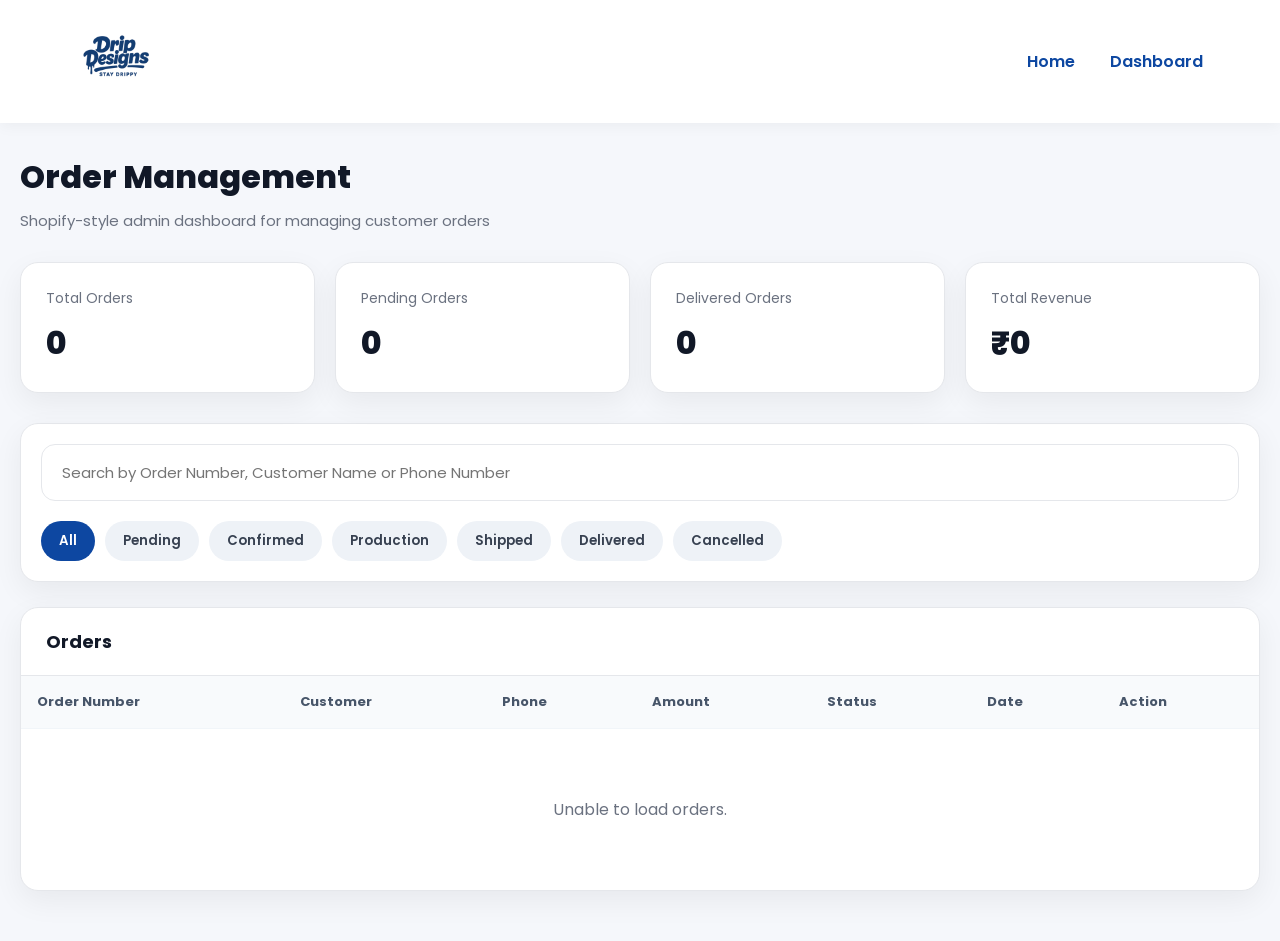
==== dashboard.html @ 65e38ebc "Dashboard V3 Shopify Admin UI" ====
<!DOCTYPE html>
<html lang="en">

<head>

    <meta charset="UTF-8">
    <meta name="viewport" content="width=device-width, initial-scale=1.0">

    <title>Drip Designs Admin Dashboard</title>

    <link rel="stylesheet" href="css/style.css">
    <link rel="stylesheet" href="css/dashboard.css">

    <link href="https://fonts.googleapis.com/css2?family=Poppins:wght@300;400;500;600;700;800&display=swap"
        rel="stylesheet">

</head>

<body>

    <!-- HEADER -->

    <header class="header">

        <div class="logo-area">

            <a href="index.html">

                <img
                    src="assets/logo.png"
                    alt="Drip Designs"
                    class="logo">

            </a>

        </div>

        <nav>

            <a href="index.html">Home</a>
            <a href="dashboard.html">Dashboard</a>

        </nav>

    </header>

    <!-- ADMIN CONTAINER -->

    <div class="admin-container">

        <!-- PAGE TITLE -->

        <div class="admin-header">

            <div class="admin-title">
                Order Management
            </div>

            <div class="admin-subtitle">
                Shopify-style admin dashboard for managing customer orders
            </div>

        </div>

        <!-- KPI SECTION -->

        <div class="kpi-grid">

            <div class="kpi-card">

                <div class="kpi-label">
                    Total Orders
                </div>

                <div
                    id="totalOrders"
                    class="kpi-value">
                    0
                </div>

            </div>

            <div class="kpi-card">

                <div class="kpi-label">
                    Pending Orders
                </div>

                <div
                    id="pendingOrders"
                    class="kpi-value">
                    0
                </div>

            </div>

            <div class="kpi-card">

                <div class="kpi-label">
                    Delivered Orders
                </div>

                <div
                    id="deliveredOrders"
                    class="kpi-value">
                    0
                </div>

            </div>

            <div class="kpi-card">

                <div class="kpi-label">
                    Total Revenue
                </div>

                <div
                    id="totalRevenue"
                    class="kpi-value">
                    ₹0
                </div>

            </div>

        </div>

        <!-- TOOLBAR -->

        <div class="toolbar">

            <div class="search-wrapper">

                <input
                    type="text"
                    id="searchInput"
                    class="search-input"
                    placeholder="Search by Order Number, Customer Name or Phone Number">

            </div>

            <div class="filter-row">

                <button
                    class="filter-btn active"
                    data-status="ALL">
                    All
                </button>

                <button
                    class="filter-btn"
                    data-status="PENDING">
                    Pending
                </button>

                <button
                    class="filter-btn"
                    data-status="CONFIRMED">
                    Confirmed
                </button>

                <button
                    class="filter-btn"
                    data-status="IN_PRODUCTION">
                    Production
                </button>

                <button
                    class="filter-btn"
                    data-status="SHIPPED">
                    Shipped
                </button>

                <button
                    class="filter-btn"
                    data-status="DELIVERED">
                    Delivered
                </button>

                <button
                    class="filter-btn"
                    data-status="CANCELLED">
                    Cancelled
                </button>

            </div>

        </div>

        <!-- ORDERS TABLE -->

        <div class="table-card">

            <div class="table-header">
                Orders
            </div>

            <div style="overflow-x:auto;">

                <table class="orders-table">

                    <thead>

                        <tr>

                            <th>Order Number</th>
                            <th>Customer</th>
                            <th>Phone</th>
                            <th>Amount</th>
                            <th>Status</th>
                            <th>Date</th>
                            <th>Action</th>

                        </tr>

                    </thead>

                    <tbody id="ordersTable">

                        <tr>

                            <td colspan="7">

                                <div class="empty-state">
                                    Loading Orders...
                                </div>

                            </td>

                        </tr>

                    </tbody>

                </table>

            </div>

        </div>

    </div>

    <!-- ORDER MODAL -->

    <div
        id="orderModal"
        class="order-modal">

        <div class="order-modal-content">

            <span
                class="modal-close"
                onclick="closeModal()">

                ×

            </span>

            <div id="orderDetails">

            </div>

        </div>

    </div>

    <!-- JS -->

    <script src="js/dashboard.js"></script>

</body>

</html>
---- css/style.css ----
*{
margin:0;
padding:0;
box-sizing:border-box;
font-family:'Poppins',sans-serif;
}

html{
scroll-behavior:smooth;
}

body{
background:#f5f7fb;
color:#111827;
}

/* ==========================
ANNOUNCEMENT BAR
========================== */

.announcement-bar{
background:#0d47a1;
color:white;
text-align:center;
padding:12px;
font-size:14px;
font-weight:600;
}

/* ==========================
HEADER
========================== */

.header{
background:white;
display:flex;
justify-content:space-between;
align-items:center;
padding:18px 6%;
box-shadow:0 2px 15px rgba(0,0,0,.05);
position:sticky;
top:0;
z-index:100;
}

.logo{
height:80px;
}

nav{
display:flex;
gap:35px;
}

nav a{
text-decoration:none;
color:#0d47a1;
font-weight:600;
}

nav a:hover

.header-actions{
display:flex;
gap:12px;
}

.cart-btn,
.login-btn{
border:none;
cursor:pointer;
padding:12px 22px;
border-radius:12px;
font-weight:600;
}

.cart-btn{
background:#edf2ff;
color:#0d47a1;
}

.login-btn{
background:#0d47a1;
color:white;
}

.login-btn:hover

/* ==========================
HERO
========================== */

.hero{
padding:70px 6%;
display:grid;
grid-template-columns:1fr 1fr;
gap:50px;
align-items:center;
}

.badge{
display:inline-block;
background:#dbeafe;
color:#0d47a1;
padding:10px 16px;
border-radius:30px;
font-size:13px;
font-weight:700;
margin-bottom:20px;
}

.hero h1{
font-size:64px;
line-height:1.05;
color:#0d47a1;
margin-bottom:25px;
font-weight:800;
}

.hero p{
font-size:20px;
line-height:1.8;
color:#555;
margin-bottom:35px;
}

.hero-buttons{
display:flex;
gap:20px;
}

.primary-btn,
.secondary-btn{
padding:16px 32px;
border-radius:14px;
font-size:16px;
font-weight:700;
cursor:pointer;
}

.primary-btn{
background:#0d47a1;
color:white;
border:none;
}

.secondary-btn{
background:white;
border:2px solid #0d47a1;
color:#0d47a1;
}

.hero-image-placeholder{
height:500px;
border-radius:25px;
background:linear-gradient(
135deg,
#0d47a1,
#1976d2
);
display:flex;
align-items:center;
justify-content:center;
color:white;
text-align:center;
font-size:24px;
font-weight:700;
padding:20px;
}

/* ==========================
SECTIONS
========================== */

.section{
padding:90px 6%;
}

.section-header{
text-align:center;
margin-bottom:50px;
}

.section-header h2{
font-size:42px;
color:#0d47a1;
margin-bottom:10px;
}

.section-header p{
color:#666;
}

/* ==========================
CATEGORIES
========================== */

.category-grid{
display:grid;
grid-template-columns:repeat(4,1fr);
gap:25px;
}

.category-card{
background:white;
border-radius:20px;
overflow:hidden;
box-shadow:0 8px 25px rgba(0,0,0,.06);
transition:.3s;
}

.category-card:hover{
transform:translateY(-8px);
}

.category-image{
height:220px;
background:#dbeafe;
}

.category-card h3{
text-align:center;
padding:20px;
}

/* ==========================
PRODUCTS
========================== */

.product-grid{
display:grid;
grid-template-columns:repeat(4,1fr);
gap:25px;
}

.product-card{
background:white;
border-radius:20px;
overflow:hidden;
box-shadow:0 10px 25px rgba(0,0,0,.06);
transition:.3s;
}

.product-card:hover{
transform:translateY(-10px);
}

.product-image{
height:300px;
background:#dbeafe;
display:flex;
align-items:center;
justify-content:center;
color:#0d47a1;
font-weight:700;
}

.product-card h3{
padding:15px 20px 5px;
}

.price{
color:#0d47a1;
font-size:20px;
font-weight:700;
padding:0 20px 15px;
}

.buy-btn{
width:calc(100% - 40px);
margin:0 20px 20px;
padding:14px;
border:none;
border-radius:12px;
background:#0d47a1;
color:white;
font-weight:700;
cursor:pointer;
}

/* ==========================
WHY US
========================== */

.why-grid{
display:grid;
grid-template-columns:repeat(4,1fr);
gap:25px;
}

.why-card{
background:white;
text-align:center;
padding:40px 20px;
border-radius:20px;
box-shadow:0 8px 20px rgba(0,0,0,.05);
font-size:40px;
}

.why-card h3{
margin-top:15px;
font-size:18px;
}

/* ==========================
FOOTER
========================== */

footer{
background:white;
margin-top:50px;
padding:50px 20px;
text-align:center;
}

.footer-logo{
height:120px;
width:auto;
margin-bottom:20px;
}

.footer-content p{
margin:8px 0;
}

/* ==========================
MODAL
========================== */

.modal{
display:none;
position:fixed;
inset:0;
background:rgba(0,0,0,.55);
z-index:1000;
}

.modal-content{
width:95%;
max-width:450px;
background:white;
padding:30px;
border-radius:20px;
margin:100px auto;
position:relative;
}

.close-btn{
position:absolute;
right:20px;
top:10px;
font-size:32px;
cursor:pointer;
}

.modal-content input{
width:100%;
padding:14px;
margin-top:15px;
border:1px solid #ddd;
border-radius:12px;
}

#sendOtpBtn,
#verifyOtpBtn{
width:100%;
margin-top:15px;
padding:14px;
border:none;
border-radius:12px;
background:#0d47a1;
color:white;
font-weight:700;
cursor:pointer;
}

#message{
text-align:center;
margin-top:15px;
}

/* ==========================
MOBILE
========================== */

@media(max-width:992px){

```
.hero{
    grid-template-columns:1fr;
}

.hero h1{
    font-size:42px;
}

.category-grid,
.product-grid,
.why-grid{
    grid-template-columns:1fr 1fr;
}

nav{
    display:none;
}
```

}

@media(max-width:600px){

```
.category-grid,
.product-grid,
.why-grid{
    grid-template-columns:1fr;
}

.hero h1{
    font-size:34px;
}

.hero-buttons{
    flex-direction:column;
}

.logo{
    height:60px;
}

.footer-logo{
    height:80px;
}
```

}
---- css/dashboard.css ----
/* =====================================
   DRIP DESIGNS ADMIN DASHBOARD V3
   Shopify Inspired Light Theme
===================================== */

:root{
    --primary:#0d47a1;
    --primary-light:#e8f0fe;
    --success:#16a34a;
    --warning:#d97706;
    --danger:#dc2626;
    --purple:#7c3aed;
    --cyan:#0891b2;

    --bg:#f5f7fb;
    --card:#ffffff;
    --border:#e5e7eb;

    --text:#111827;
    --muted:#6b7280;

    --shadow:
        0 10px 30px rgba(0,0,0,.06);

    --radius:18px;
}

/* =====================================
   PAGE
===================================== */

body{
    background:var(--bg);
}

/* =====================================
   CONTAINER
===================================== */

.admin-container{
    max-width:1400px;
    margin:0 auto;
    padding:30px 20px 50px;
}

/* =====================================
   HEADER
===================================== */

.admin-header{
    margin-bottom:30px;
}

.admin-title{
    font-size:32px;
    font-weight:800;
    color:var(--text);
    margin-bottom:8px;
}

.admin-subtitle{
    color:var(--muted);
    font-size:15px;
}

/* =====================================
   KPI CARDS
===================================== */

.kpi-grid{
    display:grid;
    grid-template-columns:
        repeat(4,1fr);
    gap:20px;
    margin-bottom:30px;
}

.kpi-card{
    background:var(--card);
    border-radius:var(--radius);
    padding:25px;
    box-shadow:var(--shadow);
    border:1px solid var(--border);
}

.kpi-label{
    font-size:14px;
    color:var(--muted);
    margin-bottom:10px;
}

.kpi-value{
    font-size:32px;
    font-weight:800;
    color:var(--text);
}

/* =====================================
   TOOLBAR
===================================== */

.toolbar{
    background:white;
    padding:20px;
    border-radius:var(--radius);
    box-shadow:var(--shadow);
    border:1px solid var(--border);
    margin-bottom:25px;
}

.search-wrapper{
    margin-bottom:20px;
}

.search-input{
    width:100%;
    padding:16px 20px;
    border:1px solid var(--border);
    border-radius:14px;
    font-size:15px;
    outline:none;
}

.search-input:focus{
    border-color:var(--primary);
}

/* =====================================
   FILTERS
===================================== */

.filter-row{
    display:flex;
    flex-wrap:wrap;
    gap:10px;
}

.filter-btn{
    border:none;
    cursor:pointer;
    padding:10px 18px;
    border-radius:999px;
    background:#eef2f7;
    color:#374151;
    font-weight:600;
    transition:.2s;
}

.filter-btn:hover{
    transform:translateY(-1px);
}

.filter-btn.active{
    background:var(--primary);
    color:white;
}

/* =====================================
   TABLE CARD
===================================== */

.table-card{
    background:white;
    border-radius:var(--radius);
    box-shadow:var(--shadow);
    border:1px solid var(--border);
    overflow:hidden;
}

.table-header{
    padding:20px 25px;
    border-bottom:1px solid var(--border);
    font-size:18px;
    font-weight:700;
}

.orders-table{
    width:100%;
    border-collapse:collapse;
}

.orders-table thead{
    background:#f8fafc;
}

.orders-table th{
    text-align:left;
    padding:16px;
    font-size:13px;
    font-weight:700;
    color:#475569;
}

.orders-table td{
    padding:18px 16px;
    border-top:1px solid #f1f5f9;
    vertical-align:middle;
}

.orders-table tr:hover{
    background:#fafcff;
}

/* =====================================
   BADGES
===================================== */

.status-badge{
    display:inline-block;
    padding:8px 14px;
    border-radius:999px;
    font-size:12px;
    font-weight:700;
}

.pending{
    background:#fff7e6;
    color:#b45309;
}

.confirmed{
    background:#e8f1ff;
    color:#2563eb;
}

.production{
    background:#f3e8ff;
    color:#7c3aed;
}

.shipped{
    background:#ecfeff;
    color:#0891b2;
}

.delivered{
    background:#ecfdf5;
    color:#16a34a;
}

.cancelled{
    background:#fef2f2;
    color:#dc2626;
}

/* =====================================
   BUTTONS
===================================== */

.action-btn{
    border:none;
    cursor:pointer;
    padding:10px 18px;
    border-radius:12px;
    background:var(--primary);
    color:white;
    font-weight:600;
}

.action-btn:hover{
    opacity:.9;
}

/* =====================================
   MODAL
===================================== */

.order-modal{
    display:none;
    position:fixed;
    inset:0;
    background:rgba(0,0,0,.65);
    z-index:9999;
}

.order-modal-content{
    background:white;
    width:95%;
    max-width:1100px;
    max-height:90vh;
    overflow-y:auto;
    margin:30px auto;
    border-radius:24px;
    padding:30px;
    position:relative;
}

.modal-close{
    position:absolute;
    right:25px;
    top:15px;
    font-size:36px;
    cursor:pointer;
    font-weight:700;
}

.section-card{
    background:#f8fafc;
    border-radius:16px;
    padding:20px;
    margin-bottom:20px;
}

.section-title{
    font-size:18px;
    font-weight:700;
    margin-bottom:15px;
}

.info-grid{
    display:grid;
    grid-template-columns:1fr 1fr;
    gap:20px;
}

.product-card{
    background:white;
    border:1px solid var(--border);
    border-radius:14px;
    padding:16px;
    margin-bottom:12px;
}

.summary-row{
    display:flex;
    justify-content:space-between;
    margin-bottom:12px;
}

.status-select{
    width:100%;
    padding:14px;
    border-radius:12px;
    border:1px solid var(--border);
    margin-bottom:15px;
}

/* =====================================
   EMPTY STATE
===================================== */

.empty-state{
    text-align:center;
    padding:50px 20px;
    color:var(--muted);
}

/* =====================================
   RESPONSIVE
===================================== */

@media(max-width:1100px){

    .kpi-grid{
        grid-template-columns:
            repeat(2,1fr);
    }

}

@media(max-width:768px){

    .kpi-grid{
        grid-template-columns:1fr;
    }

    .info-grid{
        grid-template-columns:1fr;
    }

    .orders-table{
        font-size:13px;
    }

    .orders-table th,
    .orders-table td{
        padding:10px;
    }

    .admin-title{
        font-size:26px;
    }

}
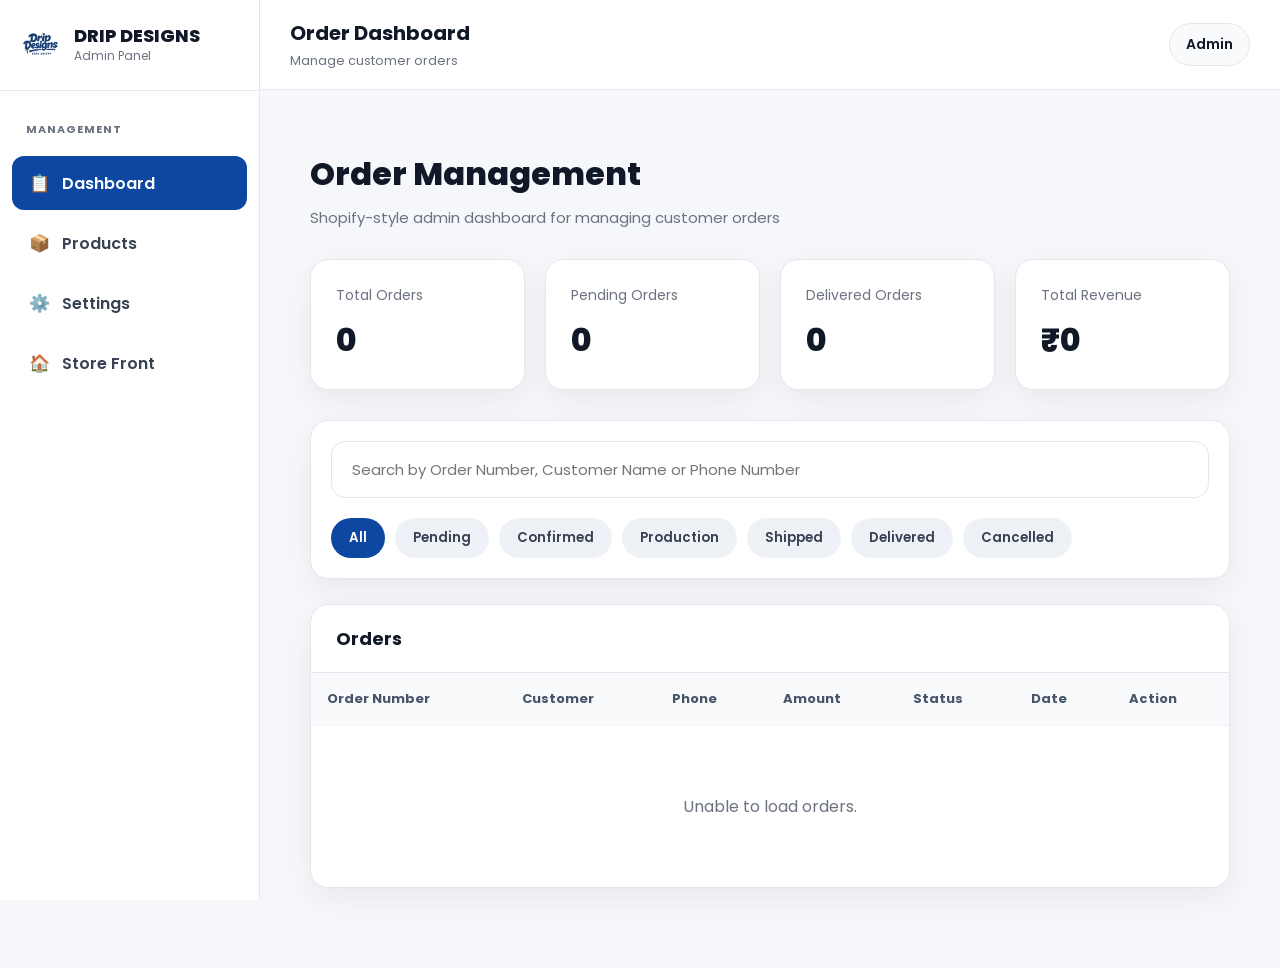
==== commit 78aa5cf4: "Store settings APIs" ====
--- a/dashboard.html
+++ b/dashboard.html
@@ -3,268 +3,354 @@
 
 <head>
 
-    <meta charset="UTF-8">
-    <meta name="viewport" content="width=device-width, initial-scale=1.0">
-
-    <title>Drip Designs Admin Dashboard</title>
-
-    <link rel="stylesheet" href="css/style.css">
-    <link rel="stylesheet" href="css/dashboard.css">
-
-    <link href="https://fonts.googleapis.com/css2?family=Poppins:wght@300;400;500;600;700;800&display=swap"
-        rel="stylesheet">
+<meta charset="UTF-8">
+<meta name="viewport" content="width=device-width, initial-scale=1.0">
+
+<title>Drip Designs Admin Dashboard</title>
+
+<link rel="stylesheet" href="css/style.css">
+<link rel="stylesheet" href="css/admin-layout.css">
+<link rel="stylesheet" href="css/dashboard.css">
+
+<link href="https://fonts.googleapis.com/css2?family=Poppins:wght@300;400;500;600;700;800&display=swap"
+rel="stylesheet">
 
 </head>
 
 <body>
 
-    <!-- HEADER -->
-
-    <header class="header">
-
-        <div class="logo-area">
-
-            <a href="index.html">
-
-                <img
-                    src="assets/logo.png"
-                    alt="Drip Designs"
-                    class="logo">
+<div class="admin-layout">
+
+    <!-- SIDEBAR -->
+
+    <aside class="admin-sidebar">
+
+        <div class="sidebar-header">
+
+            <img
+                src="assets/logo.png"
+                alt="Logo"
+                class="sidebar-logo">
+
+            <div>
+
+                <div class="sidebar-brand">
+                    DRIP DESIGNS
+                </div>
+
+                <div class="sidebar-subtitle">
+                    Admin Panel
+                </div>
+
+            </div>
+
+        </div>
+
+        <div class="sidebar-nav">
+
+            <div class="sidebar-section">
+                MANAGEMENT
+            </div>
+
+            <a
+                href="dashboard.html"
+                class="sidebar-link active">
+
+                <span class="sidebar-icon">📋</span>
+
+                Dashboard
 
             </a>
 
-        </div>
-
-        <nav>
-
-            <a href="index.html">Home</a>
-            <a href="dashboard.html">Dashboard</a>
-
-        </nav>
-
-    </header>
-
-    <!-- ADMIN CONTAINER -->
-
-    <div class="admin-container">
-
-        <!-- PAGE TITLE -->
-
-        <div class="admin-header">
-
-            <div class="admin-title">
-                Order Management
-            </div>
-
-            <div class="admin-subtitle">
-                Shopify-style admin dashboard for managing customer orders
-            </div>
-
-        </div>
-
-        <!-- KPI SECTION -->
-
-        <div class="kpi-grid">
-
-            <div class="kpi-card">
-
-                <div class="kpi-label">
-                    Total Orders
-                </div>
-
-                <div
-                    id="totalOrders"
-                    class="kpi-value">
-                    0
-                </div>
-
-            </div>
-
-            <div class="kpi-card">
-
-                <div class="kpi-label">
-                    Pending Orders
-                </div>
-
-                <div
-                    id="pendingOrders"
-                    class="kpi-value">
-                    0
-                </div>
-
-            </div>
-
-            <div class="kpi-card">
-
-                <div class="kpi-label">
-                    Delivered Orders
-                </div>
-
-                <div
-                    id="deliveredOrders"
-                    class="kpi-value">
-                    0
-                </div>
-
-            </div>
-
-            <div class="kpi-card">
-
-                <div class="kpi-label">
-                    Total Revenue
-                </div>
-
-                <div
-                    id="totalRevenue"
-                    class="kpi-value">
-                    ₹0
-                </div>
-
-            </div>
-
-        </div>
-
-        <!-- TOOLBAR -->
-
-        <div class="toolbar">
-
-            <div class="search-wrapper">
-
-                <input
-                    type="text"
-                    id="searchInput"
-                    class="search-input"
-                    placeholder="Search by Order Number, Customer Name or Phone Number">
-
-            </div>
-
-            <div class="filter-row">
-
-                <button
-                    class="filter-btn active"
-                    data-status="ALL">
-                    All
-                </button>
-
-                <button
-                    class="filter-btn"
-                    data-status="PENDING">
-                    Pending
-                </button>
-
-                <button
-                    class="filter-btn"
-                    data-status="CONFIRMED">
-                    Confirmed
-                </button>
-
-                <button
-                    class="filter-btn"
-                    data-status="IN_PRODUCTION">
-                    Production
-                </button>
-
-                <button
-                    class="filter-btn"
-                    data-status="SHIPPED">
-                    Shipped
-                </button>
-
-                <button
-                    class="filter-btn"
-                    data-status="DELIVERED">
-                    Delivered
-                </button>
-
-                <button
-                    class="filter-btn"
-                    data-status="CANCELLED">
-                    Cancelled
-                </button>
-
-            </div>
-
-        </div>
-
-        <!-- ORDERS TABLE -->
-
-        <div class="table-card">
-
-            <div class="table-header">
-                Orders
-            </div>
-
-            <div style="overflow-x:auto;">
-
-                <table class="orders-table">
-
-                    <thead>
-
-                        <tr>
-
-                            <th>Order Number</th>
-                            <th>Customer</th>
-                            <th>Phone</th>
-                            <th>Amount</th>
-                            <th>Status</th>
-                            <th>Date</th>
-                            <th>Action</th>
-
-                        </tr>
-
-                    </thead>
-
-                    <tbody id="ordersTable">
-
-                        <tr>
-
-                            <td colspan="7">
-
-                                <div class="empty-state">
-                                    Loading Orders...
-                                </div>
-
-                            </td>
-
-                        </tr>
-
-                    </tbody>
-
-                </table>
-
-            </div>
+            <a
+                href="products.html"
+                class="sidebar-link">
+
+                <span class="sidebar-icon">📦</span>
+
+                Products
+
+            </a>
+
+            <a
+                href="#"
+                class="sidebar-link">
+
+                <span class="sidebar-icon">⚙️</span>
+
+                Settings
+
+            </a>
+
+            <a
+                href="index.html"
+                class="sidebar-link">
+
+                <span class="sidebar-icon">🏠</span>
+
+                Store Front
+
+            </a>
+
+        </div>
+
+    </aside>
+
+    <!-- MAIN -->
+
+    <main class="admin-main">
+
+        <div class="admin-topbar">
+
+            <div class="admin-topbar-left">
+
+                <div class="admin-topbar-title">
+
+                    Order Dashboard
+
+                </div>
+
+                <div class="admin-topbar-subtitle">
+
+                    Manage customer orders
+
+                </div>
+
+            </div>
+
+            <div class="admin-user">
+
+                Admin
+
+            </div>
+
+        </div>
+
+        <div class="admin-page">
+
+            <!-- EXISTING DASHBOARD CONTENT -->
+
+            <div class="admin-container">
+
+                <div class="admin-header">
+
+                    <div class="admin-title">
+                        Order Management
+                    </div>
+
+                    <div class="admin-subtitle">
+                        Shopify-style admin dashboard for managing customer orders
+                    </div>
+
+                </div>
+
+                <!-- KPI SECTION -->
+
+                <div class="kpi-grid">
+
+                    <div class="kpi-card">
+
+                        <div class="kpi-label">
+                            Total Orders
+                        </div>
+
+                        <div
+                            id="totalOrders"
+                            class="kpi-value">
+                            0
+                        </div>
+
+                    </div>
+
+                    <div class="kpi-card">
+
+                        <div class="kpi-label">
+                            Pending Orders
+                        </div>
+
+                        <div
+                            id="pendingOrders"
+                            class="kpi-value">
+                            0
+                        </div>
+
+                    </div>
+
+                    <div class="kpi-card">
+
+                        <div class="kpi-label">
+                            Delivered Orders
+                        </div>
+
+                        <div
+                            id="deliveredOrders"
+                            class="kpi-value">
+                            0
+                        </div>
+
+                    </div>
+
+                    <div class="kpi-card">
+
+                        <div class="kpi-label">
+                            Total Revenue
+                        </div>
+
+                        <div
+                            id="totalRevenue"
+                            class="kpi-value">
+                            ₹0
+                        </div>
+
+                    </div>
+
+                </div>
+
+                <!-- TOOLBAR -->
+
+                <div class="toolbar">
+
+                    <div class="search-wrapper">
+
+                        <input
+                            type="text"
+                            id="searchInput"
+                            class="search-input"
+                            placeholder="Search by Order Number, Customer Name or Phone Number">
+
+                    </div>
+
+                    <div class="filter-row">
+
+                        <button
+                            class="filter-btn active"
+                            data-status="ALL">
+                            All
+                        </button>
+
+                        <button
+                            class="filter-btn"
+                            data-status="PENDING">
+                            Pending
+                        </button>
+
+                        <button
+                            class="filter-btn"
+                            data-status="CONFIRMED">
+                            Confirmed
+                        </button>
+
+                        <button
+                            class="filter-btn"
+                            data-status="IN_PRODUCTION">
+                            Production
+                        </button>
+
+                        <button
+                            class="filter-btn"
+                            data-status="SHIPPED">
+                            Shipped
+                        </button>
+
+                        <button
+                            class="filter-btn"
+                            data-status="DELIVERED">
+                            Delivered
+                        </button>
+
+                        <button
+                            class="filter-btn"
+                            data-status="CANCELLED">
+                            Cancelled
+                        </button>
+
+                    </div>
+
+                </div>
+
+                <!-- ORDERS TABLE -->
+
+                <div class="table-card">
+
+                    <div class="table-header">
+                        Orders
+                    </div>
+
+                    <div style="overflow-x:auto;">
+
+                        <table class="orders-table">
+
+                            <thead>
+
+                                <tr>
+
+                                    <th>Order Number</th>
+                                    <th>Customer</th>
+                                    <th>Phone</th>
+                                    <th>Amount</th>
+                                    <th>Status</th>
+                                    <th>Date</th>
+                                    <th>Action</th>
+
+                                </tr>
+
+                            </thead>
+
+                            <tbody id="ordersTable">
+
+                                <tr>
+
+                                    <td colspan="7">
+
+                                        <div class="empty-state">
+                                            Loading Orders...
+                                        </div>
+
+                                    </td>
+
+                                </tr>
+
+                            </tbody>
+
+                        </table>
+
+                    </div>
+
+                </div>
+
+            </div>
+
+        </div>
+
+    </main>
+
+</div>
+
+<!-- ORDER MODAL -->
+
+<div
+    id="orderModal"
+    class="order-modal">
+
+    <div class="order-modal-content">
+
+        <span
+            class="modal-close"
+            onclick="closeModal()">
+
+            ×
+
+        </span>
+
+        <div id="orderDetails">
 
         </div>
 
     </div>
 
-    <!-- ORDER MODAL -->
-
-    <div
-        id="orderModal"
-        class="order-modal">
-
-        <div class="order-modal-content">
-
-            <span
-                class="modal-close"
-                onclick="closeModal()">
-
-                ×
-
-            </span>
-
-            <div id="orderDetails">
-
-            </div>
-
-        </div>
-
-    </div>
-
-    <!-- JS -->
-
-    <script src="js/dashboard.js"></script>
+</div>
+
+<script src="js/dashboard.js"></script>
 
 </body>
 
--- a/css/admin-layout.css
+++ b/css/admin-layout.css
@@ -0,0 +1,316 @@
+/* =========================================
+   DRIP DESIGNS ADMIN LAYOUT V2
+   Shared Layout Only
+   DOES NOT TOUCH:
+   - KPI Cards
+   - Tables
+   - Dashboard Widgets
+   - Product Widgets
+========================================= */
+
+:root{
+    --admin-sidebar-width:260px;
+
+    --admin-primary:#0d47a1;
+    --admin-primary-light:#e8f0fe;
+
+    --admin-bg:#f5f7fb;
+    --admin-card:#ffffff;
+
+    --admin-text:#111827;
+    --admin-muted:#6b7280;
+
+    --admin-border:#e5e7eb;
+
+    --admin-shadow:
+        0 10px 30px rgba(0,0,0,.06);
+}
+
+/* =========================================
+   BASE
+========================================= */
+
+.admin-layout{
+    min-height:100vh;
+    display:flex;
+    background:var(--admin-bg);
+}
+
+/* =========================================
+   SIDEBAR
+========================================= */
+
+.admin-sidebar{
+
+    width:var(--admin-sidebar-width);
+
+    background:#ffffff;
+
+    border-right:1px solid var(--admin-border);
+
+    position:fixed;
+
+    top:0;
+    left:0;
+    bottom:0;
+
+    overflow-y:auto;
+
+    z-index:1000;
+}
+
+/* =========================================
+   LOGO AREA
+========================================= */
+
+.sidebar-header{
+
+    padding:24px 20px;
+
+    border-bottom:1px solid var(--admin-border);
+
+    display:flex;
+
+    align-items:center;
+
+    gap:12px;
+}
+
+.sidebar-logo{
+
+    width:42px;
+    height:42px;
+    object-fit:contain;
+}
+
+.sidebar-brand{
+
+    font-size:18px;
+    font-weight:800;
+    color:var(--admin-text);
+
+    line-height:1.2;
+}
+
+.sidebar-subtitle{
+
+    font-size:12px;
+    color:var(--admin-muted);
+}
+
+/* =========================================
+   NAVIGATION
+========================================= */
+
+.sidebar-nav{
+
+    padding:20px 12px;
+}
+
+.sidebar-section{
+
+    font-size:11px;
+
+    color:var(--admin-muted);
+
+    text-transform:uppercase;
+
+    letter-spacing:1px;
+
+    font-weight:700;
+
+    padding:10px 14px;
+
+    margin-bottom:8px;
+}
+
+.sidebar-link{
+
+    display:flex;
+
+    align-items:center;
+
+    gap:12px;
+
+    text-decoration:none;
+
+    color:#374151;
+
+    padding:14px 16px;
+
+    border-radius:12px;
+
+    font-weight:600;
+
+    margin-bottom:6px;
+
+    transition:.2s;
+}
+
+.sidebar-link:hover{
+
+    background:#f3f4f6;
+}
+
+.sidebar-link.active{
+
+    background:var(--admin-primary);
+
+    color:white;
+}
+
+.sidebar-icon{
+
+    width:22px;
+
+    text-align:center;
+
+    font-size:17px;
+}
+
+/* =========================================
+   MAIN CONTENT
+========================================= */
+
+.admin-main{
+
+    flex:1;
+
+    margin-left:var(--admin-sidebar-width);
+
+    min-height:100vh;
+}
+
+/* =========================================
+   TOPBAR
+========================================= */
+
+.admin-topbar{
+
+    background:white;
+
+    border-bottom:1px solid var(--admin-border);
+
+    padding:18px 30px;
+
+    display:flex;
+
+    justify-content:space-between;
+
+    align-items:center;
+
+    position:sticky;
+
+    top:0;
+
+    z-index:500;
+}
+
+.admin-topbar-left{
+
+    display:flex;
+
+    flex-direction:column;
+}
+
+.admin-topbar-title{
+
+    font-size:20px;
+
+    font-weight:700;
+
+    color:var(--admin-text);
+}
+
+.admin-topbar-subtitle{
+
+    font-size:13px;
+
+    color:var(--admin-muted);
+
+    margin-top:3px;
+}
+
+.admin-user{
+
+    background:#f8fafc;
+
+    border:1px solid var(--admin-border);
+
+    padding:10px 16px;
+
+    border-radius:999px;
+
+    font-size:14px;
+
+    font-weight:600;
+}
+
+/* =========================================
+   PAGE CONTENT
+========================================= */
+
+.admin-page{
+
+    padding:30px;
+}
+
+/* =========================================
+   RESPONSIVE
+========================================= */
+
+@media(max-width:1000px){
+
+    .admin-layout{
+
+        flex-direction:column;
+    }
+
+    .admin-sidebar{
+
+        position:relative;
+
+        width:100%;
+
+        height:auto;
+
+        border-right:none;
+
+        border-bottom:1px solid var(--admin-border);
+    }
+
+    .admin-main{
+
+        margin-left:0;
+    }
+
+    .admin-topbar{
+
+        padding:15px 20px;
+    }
+
+    .admin-page{
+
+        padding:20px;
+    }
+
+}
+
+@media(max-width:768px){
+
+    .sidebar-nav{
+
+        padding:12px;
+    }
+
+    .sidebar-link{
+
+        padding:12px;
+    }
+
+    .admin-topbar-title{
+
+        font-size:18px;
+    }
+
+}
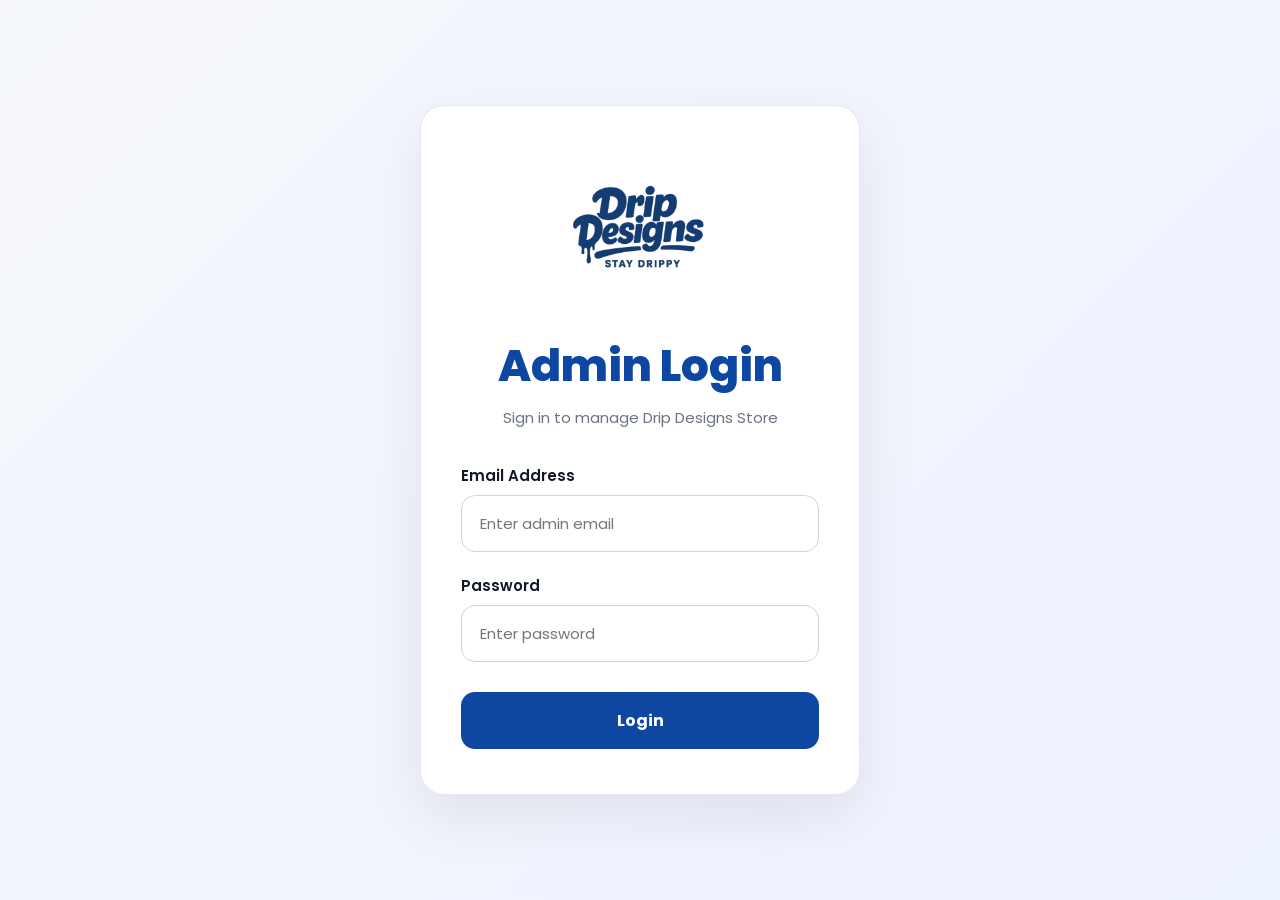
==== commit a1a8da8f: "Phase 1 dashboard authentication completed" ====
--- a/dashboard.html
+++ b/dashboard.html
@@ -73,7 +73,7 @@
             </a>
 
             <a
-                href="#"
+                href="settings.html"
                 class="sidebar-link">
 
                 <span class="sidebar-icon">⚙️</span>
@@ -118,17 +118,42 @@
 
             </div>
 
-            <div class="admin-user">
-
-                Admin
+            <div
+                style="
+                display:flex;
+                align-items:center;
+                gap:12px;
+                ">
+
+                <div
+                    id="adminUser"
+                    class="admin-user">
+
+                    Admin
+
+                </div>
+
+                <button
+                    id="logoutBtn"
+                    style="
+                    background:#dc2626;
+                    color:white;
+                    border:none;
+                    padding:10px 16px;
+                    border-radius:10px;
+                    cursor:pointer;
+                    font-weight:600;
+                    ">
+
+                    Logout
+
+                </button>
 
             </div>
 
         </div>
 
         <div class="admin-page">
-
-            <!-- EXISTING DASHBOARD CONTENT -->
 
             <div class="admin-container">
 
@@ -326,7 +351,7 @@
 
 </div>
 
-<!-- ORDER MODAL -->
+<!-- ORDER DETAILS MODAL -->
 
 <div
     id="orderModal"
--- a/css/dashboard.css
+++ b/css/dashboard.css
@@ -1,11 +1,12 @@
 /* =====================================
-   DRIP DESIGNS ADMIN DASHBOARD V3
-   Shopify Inspired Light Theme
+   DRIP DESIGNS ADMIN DASHBOARD V4
+   Shopify Style Orders Dashboard
 ===================================== */
 
 :root{
     --primary:#0d47a1;
     --primary-light:#e8f0fe;
+
     --success:#16a34a;
     --warning:#d97706;
     --danger:#dc2626;
@@ -69,8 +70,7 @@
 
 .kpi-grid{
     display:grid;
-    grid-template-columns:
-        repeat(4,1fr);
+    grid-template-columns:repeat(4,1fr);
     gap:20px;
     margin-bottom:30px;
 }
@@ -124,10 +124,6 @@
 .search-input:focus{
     border-color:var(--primary);
 }
-
-/* =====================================
-   FILTERS
-===================================== */
 
 .filter-row{
     display:flex;
@@ -156,7 +152,7 @@
 }
 
 /* =====================================
-   TABLE CARD
+   TABLE
 ===================================== */
 
 .table-card{
@@ -202,7 +198,7 @@
 }
 
 /* =====================================
-   BADGES
+   STATUS BADGES
 ===================================== */
 
 .status-badge{
@@ -276,13 +272,38 @@
 .order-modal-content{
     background:white;
     width:95%;
-    max-width:1100px;
-    max-height:90vh;
+    max-width:1200px;
+    max-height:92vh;
     overflow-y:auto;
-    margin:30px auto;
+    margin:20px auto;
     border-radius:24px;
+    position:relative;
     padding:30px;
-    position:relative;
+}
+
+/* =====================================
+   SHOPIFY HEADER
+===================================== */
+
+.order-header{
+    display:flex;
+    justify-content:space-between;
+    align-items:flex-start;
+    gap:20px;
+    margin-bottom:25px;
+    padding-bottom:20px;
+    border-bottom:1px solid var(--border);
+}
+
+.order-header-left h2{
+    font-size:28px;
+    margin:0 0 10px;
+    color:var(--text);
+}
+
+.order-meta{
+    color:var(--muted);
+    font-size:14px;
 }
 
 .modal-close{
@@ -294,37 +315,152 @@
     font-weight:700;
 }
 
-.section-card{
-    background:#f8fafc;
-    border-radius:16px;
-    padding:20px;
-    margin-bottom:20px;
-}
-
-.section-title{
-    font-size:18px;
-    font-weight:700;
-    margin-bottom:15px;
-}
-
-.info-grid{
+/* =====================================
+   ORDER GRID
+===================================== */
+
+.order-grid{
     display:grid;
     grid-template-columns:1fr 1fr;
     gap:20px;
-}
-
-.product-card{
+    margin-bottom:20px;
+}
+
+.section-card{
+    background:#f8fafc;
+    border:1px solid var(--border);
+    border-radius:18px;
+    padding:22px;
+}
+
+.section-title{
+    font-size:18px;
+    font-weight:700;
+    margin-bottom:18px;
+    color:var(--text);
+}
+
+.info-item{
+    margin-bottom:14px;
+}
+
+.info-label{
+    font-size:12px;
+    font-weight:700;
+    color:var(--muted);
+    text-transform:uppercase;
+    margin-bottom:4px;
+}
+
+.info-value{
+    font-size:15px;
+    color:var(--text);
+}
+
+/* =====================================
+   ORDER SUMMARY
+===================================== */
+
+.summary-grid{
+    display:grid;
+    grid-template-columns:repeat(4,1fr);
+    gap:16px;
+    margin-bottom:25px;
+}
+
+.summary-card{
     background:white;
     border:1px solid var(--border);
-    border-radius:14px;
+    border-radius:16px;
+    padding:18px;
+}
+
+.summary-title{
+    color:var(--muted);
+    font-size:12px;
+    font-weight:700;
+    text-transform:uppercase;
+    margin-bottom:8px;
+}
+
+.summary-value{
+    font-size:18px;
+    font-weight:700;
+    color:var(--text);
+}
+
+/* =====================================
+   ITEMS TABLE
+===================================== */
+
+.items-card{
+    background:white;
+    border:1px solid var(--border);
+    border-radius:18px;
+    overflow:hidden;
+    margin-bottom:20px;
+}
+
+.items-header{
+    padding:20px;
+    border-bottom:1px solid var(--border);
+    font-size:18px;
+    font-weight:700;
+}
+
+.items-table{
+    width:100%;
+    border-collapse:collapse;
+}
+
+.items-table th{
+    background:#f8fafc;
     padding:16px;
-    margin-bottom:12px;
-}
-
-.summary-row{
+    text-align:left;
+    font-size:13px;
+    font-weight:700;
+}
+
+.items-table td{
+    padding:16px;
+    border-top:1px solid #f1f5f9;
+}
+
+/* =====================================
+   TIMELINE
+===================================== */
+
+.timeline-card{
+    background:white;
+    border:1px solid var(--border);
+    border-radius:18px;
+    padding:22px;
+    margin-bottom:20px;
+}
+
+.timeline-status{
     display:flex;
-    justify-content:space-between;
-    margin-bottom:12px;
+    align-items:center;
+    gap:12px;
+    font-weight:600;
+}
+
+.timeline-dot{
+    width:14px;
+    height:14px;
+    border-radius:50%;
+    background:var(--success);
+}
+
+/* =====================================
+   ACTIONS
+===================================== */
+
+.order-actions{
+    background:#f8fafc;
+    border:1px solid var(--border);
+    border-radius:18px;
+    padding:22px;
 }
 
 .status-select{
@@ -333,6 +469,18 @@
     border-radius:12px;
     border:1px solid var(--border);
     margin-bottom:15px;
+    font-size:14px;
+}
+
+.save-status-btn{
+    width:100%;
+    border:none;
+    background:var(--primary);
+    color:white;
+    border-radius:12px;
+    padding:14px;
+    font-weight:700;
+    cursor:pointer;
 }
 
 /* =====================================
@@ -352,8 +500,15 @@
 @media(max-width:1100px){
 
     .kpi-grid{
-        grid-template-columns:
-            repeat(2,1fr);
+        grid-template-columns:repeat(2,1fr);
+    }
+
+    .summary-grid{
+        grid-template-columns:repeat(2,1fr);
+    }
+
+    .order-grid{
+        grid-template-columns:1fr;
     }
 
 }
@@ -364,8 +519,12 @@
         grid-template-columns:1fr;
     }
 
-    .info-grid{
+    .summary-grid{
         grid-template-columns:1fr;
+    }
+
+    .order-header{
+        flex-direction:column;
     }
 
     .orders-table{
@@ -381,4 +540,9 @@
         font-size:26px;
     }
 
+    .order-modal-content{
+        width:98%;
+        padding:20px;
+    }
+
 }
